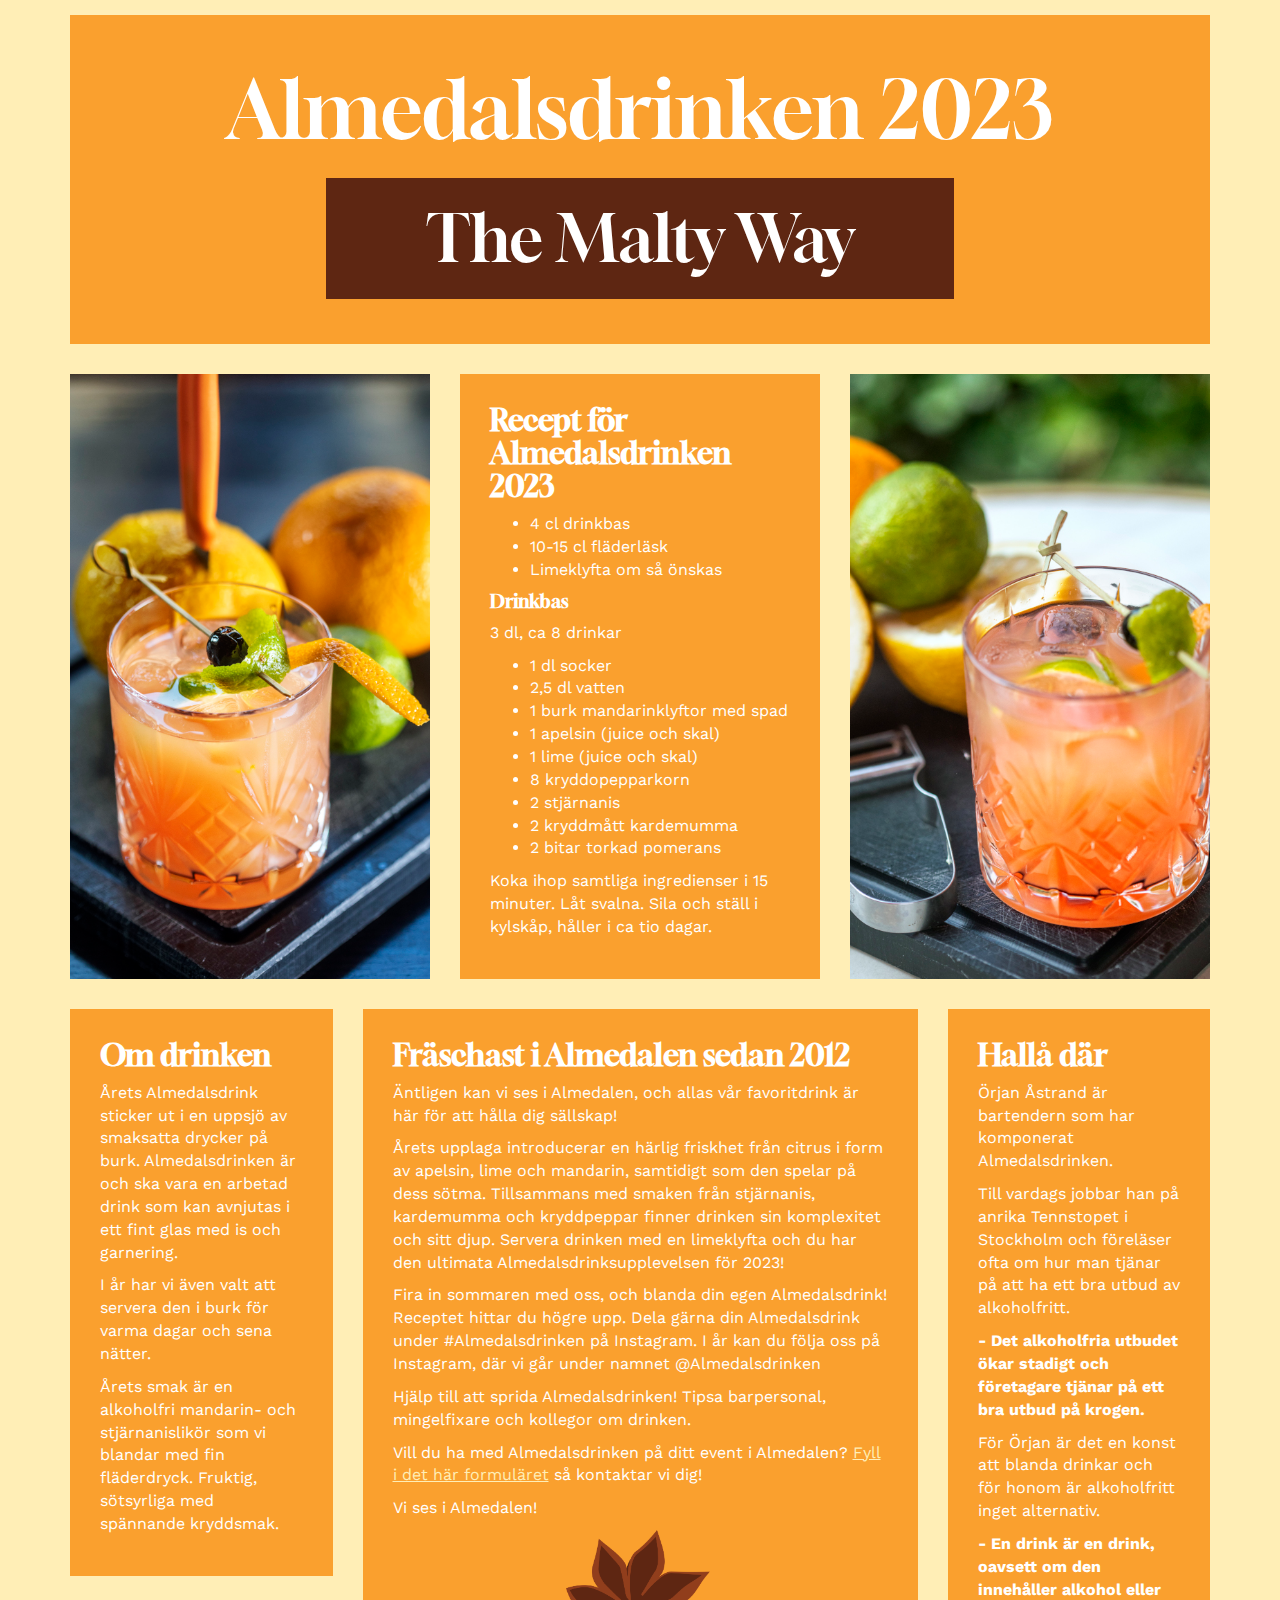
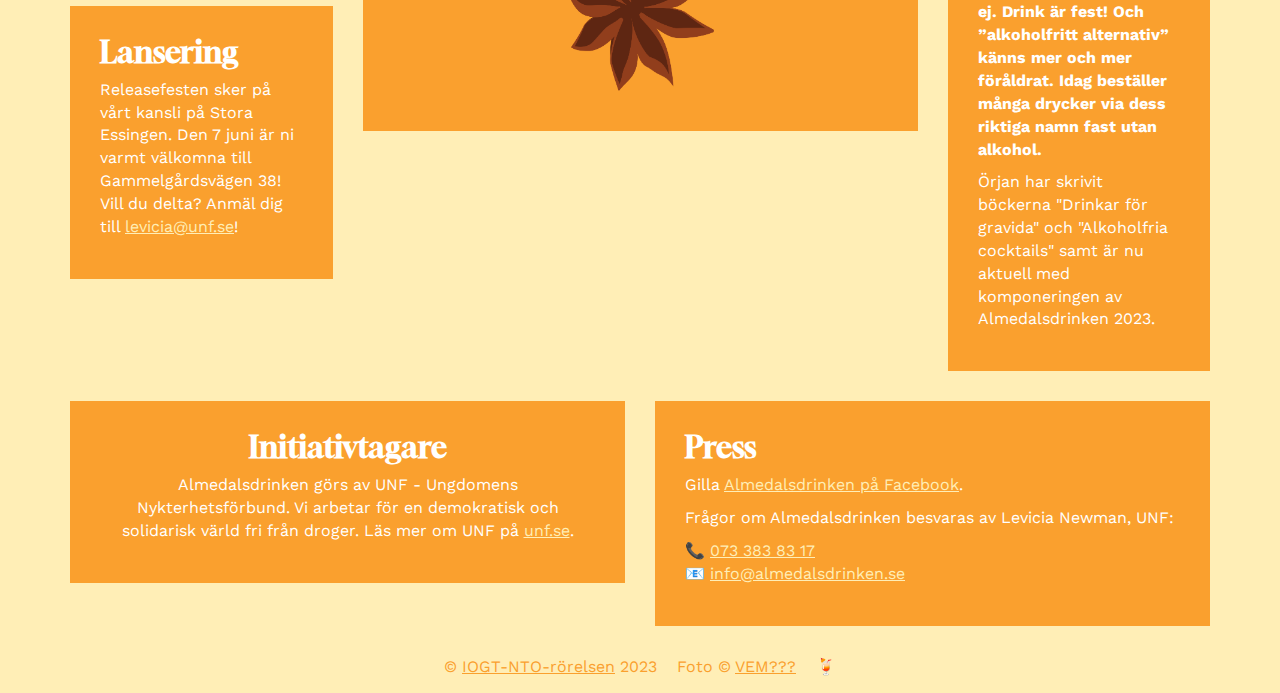
==== index.html @ 387bb91e "mindre justeringar text" ====
﻿<!DOCTYPE html>
<html lang="en">
  <head>
    <meta http-equiv="content-type" content="text/html; charset=UTF-8" />
    <meta charset="utf-8" />
    <meta http-equiv="X-UA-Compatible" content="IE=edge" />
    <meta name="viewport" content="width=device-width, initial-scale=1" />
    <!-- The above 3 meta tags *must* come first in the head; any other head content must come *after* these tags -->
    <title>Almedalsdrinken</title>

    <!-- Bootstrap -->
    <link href="bootstrap.css" rel="stylesheet" />
    <link href="style.css?ver=210620" rel="stylesheet" />
    <link rel="icon" href="favicon.png" type="image/x-icon" />
    <style media="screen"></style>
  </head>

  <body>
    <div class="container">
      <div class="row" id="row-logo">
        <div class="col-md-12">
          <h1>Almedalsdrinken 2023</h1>
          <div id="subtitle">The Malty Way</div>
        </div>
      </div>
      <div id="images">
        <div id="image1"></div>
        <div id="recipe">
          <h2>Recept för Almedalsdrinken 2023</h2>
          <ul>
            <li>4 cl drinkbas</li>
            <li>10-15 cl fläderläsk</li>
            <li>Limeklyfta om så önskas</li>
          </ul>
          <h4>Drinkbas</h4>
          <p>3 dl, ca 8 drinkar</p>
          <ul>
            <li>1 dl socker</li>
            <li>2,5 dl vatten</li>
            <li>1 burk mandarinklyftor med spad</li>
            <li>1 apelsin (juice och skal)</li>
            <li>1 lime (juice och skal)</li>
            <li>8 kryddopepparkorn</li>
            <li>2 stjärnanis</li>
            <li>2 kryddmått kardemumma</li>
            <li>2 bitar torkad pomerans</li>
          </ul>
          <p>
            Koka ihop samtliga ingredienser i 15 minuter. Låt svalna. Sila och
            ställ i kylskåp, håller i ca tio dagar.
          </p>
        </div>
        <div id="image3"></div>
      </div>
      <div class="row">
        <div class="col-md-6 col-md-push-3 flexbox">
          <div class="content">
            <h2>Fräschast i Almedalen sedan 2012</h2>

            <p>
              Äntligen kan vi ses i Almedalen, och allas vår favoritdrink är här
              för att hålla dig sällskap!
            </p>

            <p>
              Årets upplaga introducerar en härlig friskhet från citrus i form
              av apelsin, lime och mandarin, samtidigt som den spelar på dess
              sötma. Tillsammans med smaken från stjärnanis, kardemumma och
              kryddpeppar finner drinken sin komplexitet och sitt djup. Servera
              drinken med en limeklyfta och du har den ultimata
              Almedalsdrinksupplevelsen för 2023!
            </p>

            <p>
              Fira in sommaren med oss, och blanda din egen Almedalsdrink!
              Receptet hittar du högre upp. Dela gärna din Almedalsdrink under
              #Almedalsdrinken på Instagram. I år kan du följa oss på Instagram,
              där vi går under namnet @Almedalsdrinken
            </p>

            <p>
              Hjälp till att sprida Almedalsdrinken! Tipsa barpersonal,
              mingelfixare och kollegor om drinken.
            </p>

            <p>
              Vill du ha med Almedalsdrinken på ditt event i Almedalen?
              <a href="https://www.unf.se/">Fyll i det här formuläret</a> så
              kontaktar vi dig!
            </p>

            <p>Vi ses i Almedalen!</p>
            <p style="text-align: center">
              <img src="anis.png" alt="Stjärnanis" style="max-width: 30%" />
            </p>
          </div>
        </div>

        <div class="col-md-3 col-md-pull-6 flexbox">
          <div id="about">
            <h2>Om drinken</h2>
            <p>
              Årets Almedalsdrink sticker ut i en uppsjö av smaksatta drycker på
              burk. Almedalsdrinken är och ska vara en arbetad drink som kan
              avnjutas i ett fint glas med is och garnering.
            </p>

            <p>
              I år har vi även valt att servera den i burk för varma dagar och
              sena nätter.
            </p>
            <p>
              Årets smak är en alkoholfri mandarin- och stjärnanislikör som vi
              blandar med fin fläderdryck. Fruktig, sötsyrliga med spännande
              kryddsmak.
            </p>
          </div>
          <div id="lansering">
            <h2>Lansering</h2>
            <p>Releasefesten sker på vårt kansli på Stora Essingen. Den 7 juni är ni varmt välkomna till Gammelgårdsvägen 38! Vill du delta? Anmäl dig till <a href="mailto:levicia@unf.se">levicia@unf.se</a>!</a></p>
          </div>
        </div>
        <div class="col-md-3">
          <div id="bartender">
            <h2>Hallå där</h2>
            <p class="quote">
              Örjan&nbsp;Åstrand är bartendern som har komponerat
              Almedalsdrinken.
            </p>
            <p class="quote">
              Till vardags jobbar han på anrika Tennstopet i Stockholm och
              föreläser ofta om hur man tjänar på att ha ett bra utbud av
              alkoholfritt.
            </p>
            <p class="desc">
              - Det alkoholfria utbudet ökar stadigt och företagare tjänar på
              ett bra utbud på krogen.
            </p>
            <p class="quote">
              För Örjan är det en konst att blanda drinkar och för honom är
              alkoholfritt inget alternativ.
            </p>
            <p class="desc">
              - En drink är en drink, oavsett om den innehåller alkohol eller
              ej. Drink är fest! Och ”alkoholfritt alternativ” känns mer och mer
              föråldrat. Idag beställer många drycker via dess riktiga namn fast
              utan alkohol.
            </p>
            <p class="quote">
              Örjan har skrivit böckerna "Drinkar för gravida" och "Alkoholfria
              cocktails" samt är nu aktuell med komponeringen av Almedalsdrinken
              2023.
            </p>
          </div>
        </div>
      </div>
      <div class="row">
        <div class="col-md-6">
          <div id="initiativ">
            <h2>Initiativtagare</h2>
            <p>
              Almedalsdrinken görs av UNF - Ungdomens Nykterhetsförbund. Vi
              arbetar för en demokratisk och solidarisk värld fri från droger.
              Läs mer om UNF på <a href="https://www.unf.se/">unf.se</a>.
            </p>
          </div>
        </div>
        <div class="col-md-6">
          <div id="press">
            <h2>Press</h2>
            <p>
              Gilla
              <a href="http://www.facebook.com/Almedalsdrinken" target="_blank"
                >Almedalsdrinken på Facebook</a
              >.
            </p>
            <p>Frågor om Almedalsdrinken besvaras av Levicia Newman, UNF:</p>
            <p>
              📞&nbsp;<a href="tel:+46733838317">073&nbsp;383&nbsp;83&nbsp;17</a
              ><br />📧&nbsp;<a href="mailto:info@almedalsdrinken.se"
                >info@almedalsdrinken.se</a
              >
            </p>
          </div>
        </div>
      </div>
      <div class="row">
        <div class="col-md-12">
          <div id="footer">
            ©
            <a href="http://www.iogtntororelsen.se/" target="_blank"
              >IOGT-NTO-rörelsen</a
            >
            2023&nbsp;&nbsp;&nbsp;&nbsp;Foto ©
            <a href="http://www.unf.se/">VEM???</a>&nbsp;&nbsp;&nbsp;&nbsp;🍹
          </div>
        </div>
      </div>
    </div>
  </body>
</html>
---- style.css ----
@import url('https://fonts.googleapis.com/css2?family=Gloock&family=Work+Sans&display=swap');

/* --- STYLE --- */

html, body{
	background-color:#ffeeb6;
	/*background-image: url("./bg.jpg");
	background-size: cover;*/
	margin:0;
	font-family: 'Work Sans', sans-serif;
	font-size: 16px;
	color: #fff;
}

a:link,a:visited{
	color:#ffeeb6;
	text-decoration: underline;
}

h1 {
	font-family: 'Gloock', serif;
	text-align: center;
	font-size: 5em;

}
#row-logo div {
	display: flex;
	align-items: center;
	flex-direction: column;
}
#row-logo div #subtitle {
	font-family: 'Gloock', serif;
	text-align: center;
	font-size: 4em;
	background-color: #5e2612;
	padding: 15px 100px;
}
h2, h3, h4 {
	font-weight: bold;
	margin-top: 0;
	color: #fff;
	font-family: 'Gloock', serif;
}

#images {
	display: grid;
	grid-template-columns: repeat(3, 1fr);
	align-items: stretch;
	gap: 30px;
	margin-top: 30px;
	margin-bottom: 15px;
}



#image1 {
	background-image: url("header1.jpg");
	background-size: cover;
	background-position: center;
}

#recipe {
	background-color: #faa02e;
}

#image3 {
	background-image: url("header3.jpg");
	background-size: cover;
	background-position: center;
}


#logo {
	float:left;
	margin: 0;
	padding: 10px;
}
#slogan {
	float:right;
}

#row-logo {
	background-color: #faa02e;
	margin-left:0px;
	margin-right: 0px;
	margin-bottom: 15px;
	margin-top: 15px;
}
#row-logo > div { 
padding: 30px;
}

.content, #recipe, #about, #bartender, #initiativ, #press, #lansering, #drinkteam {
	padding: 30px;
	background-color: #faa02e;
}


.desc{
	font-weight:bold;
}

#initiativ {
	text-align: center;
	margin-bottom: 30px;
}

#footer, #footer a{
	color:#faa02e;
	text-align:center;
}


.flexbox {
	display: flex;
	flex-direction: column;
}
.row > div > div, .row > div > img {
	margin: 15px 0px;
}
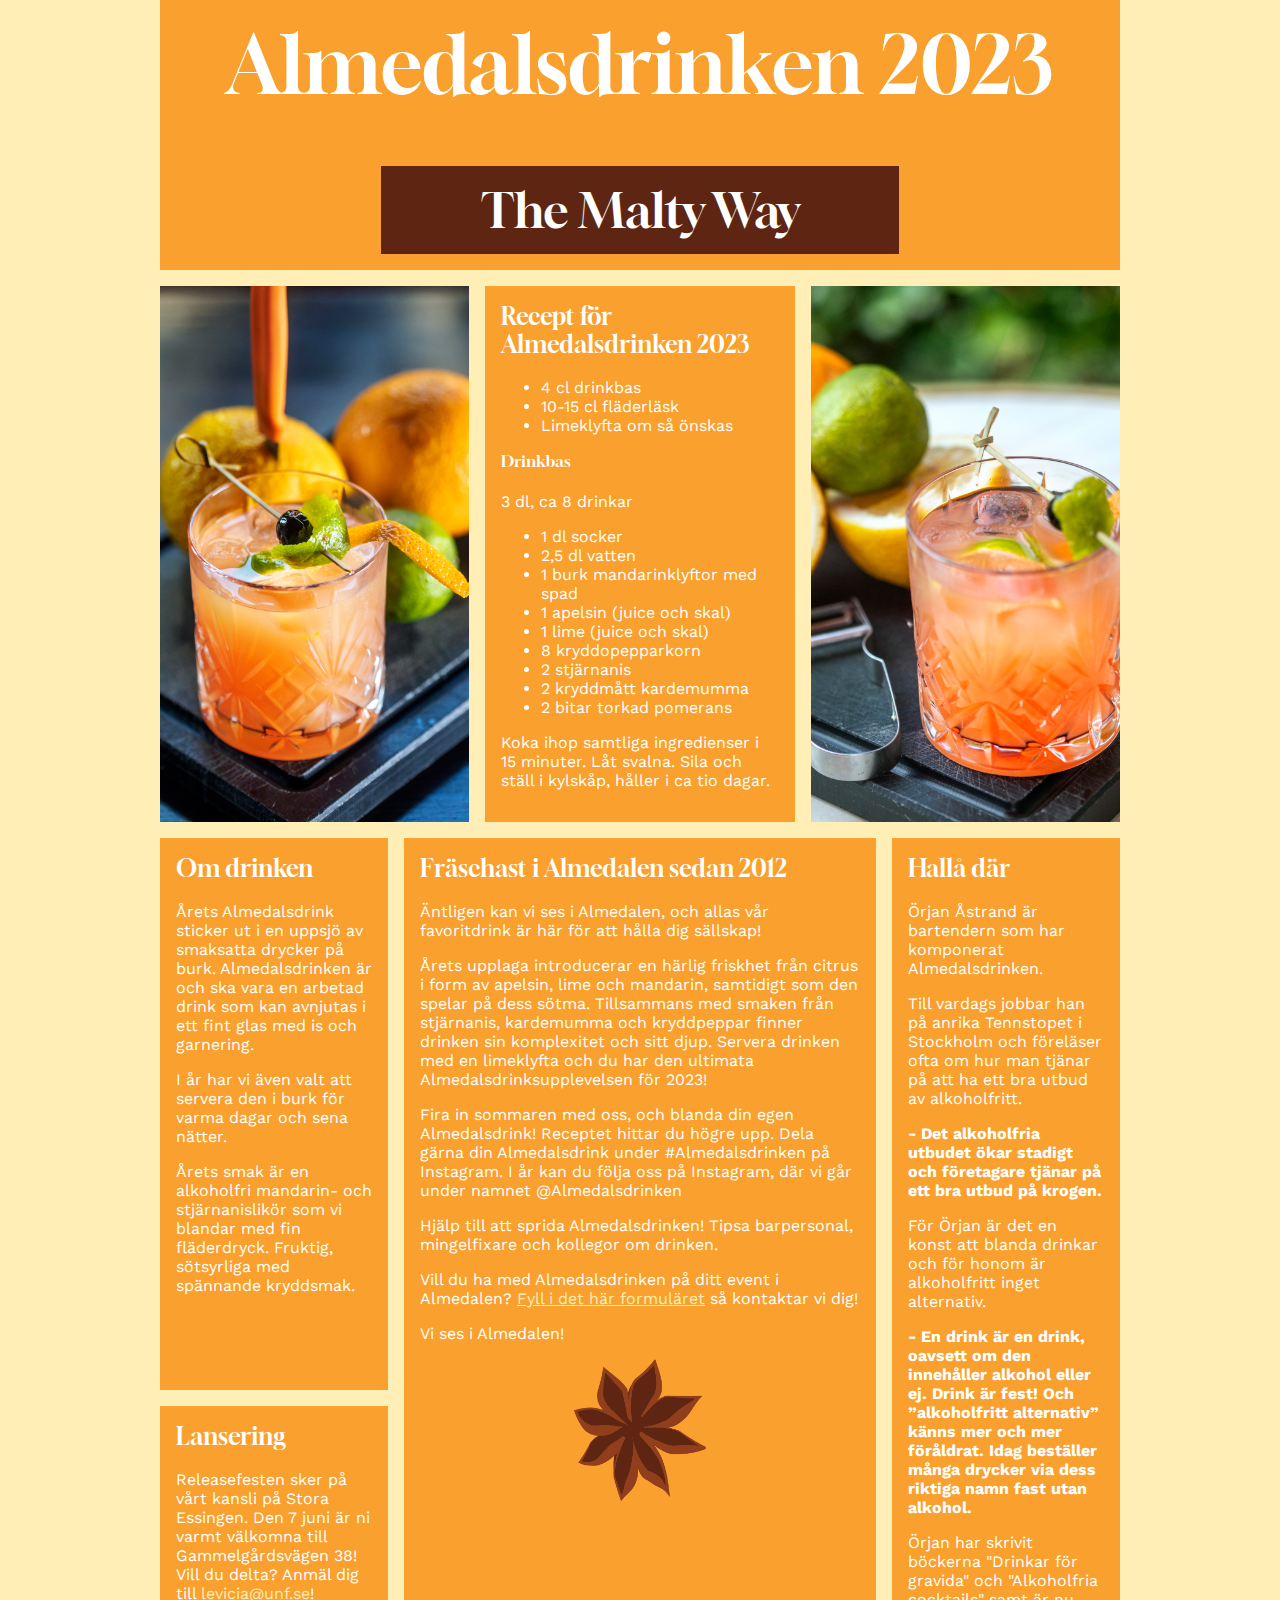
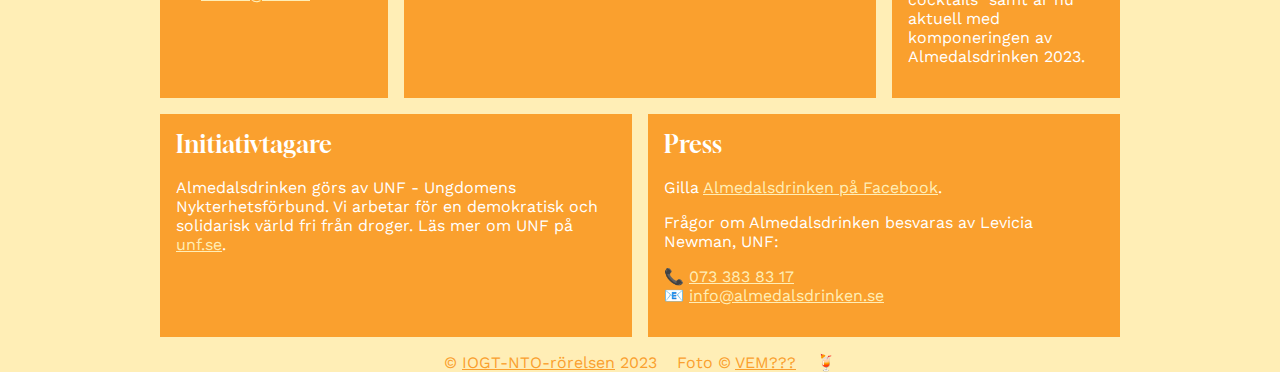
==== commit 9065dc7f: "gridification" ====
--- a/index.html
+++ b/index.html
@@ -5,11 +5,8 @@
     <meta charset="utf-8" />
     <meta http-equiv="X-UA-Compatible" content="IE=edge" />
     <meta name="viewport" content="width=device-width, initial-scale=1" />
-    <!-- The above 3 meta tags *must* come first in the head; any other head content must come *after* these tags -->
     <title>Almedalsdrinken</title>
 
-    <!-- Bootstrap -->
-    <link href="bootstrap.css" rel="stylesheet" />
     <link href="style.css?ver=210620" rel="stylesheet" />
     <link rel="icon" href="favicon.png" type="image/x-icon" />
     <style media="screen"></style>
@@ -17,184 +14,171 @@
 
   <body>
     <div class="container">
-      <div class="row" id="row-logo">
-        <div class="col-md-12">
-          <h1>Almedalsdrinken 2023</h1>
-          <div id="subtitle">The Malty Way</div>
-        </div>
+      <div id="row-logo">
+        <h1>Almedalsdrinken 2023</h1>
+        <div id="subtitle">The Malty Way</div>
       </div>
-      <div id="images">
-        <div id="image1"></div>
-        <div id="recipe">
-          <h2>Recept för Almedalsdrinken 2023</h2>
-          <ul>
-            <li>4 cl drinkbas</li>
-            <li>10-15 cl fläderläsk</li>
-            <li>Limeklyfta om så önskas</li>
-          </ul>
-          <h4>Drinkbas</h4>
-          <p>3 dl, ca 8 drinkar</p>
-          <ul>
-            <li>1 dl socker</li>
-            <li>2,5 dl vatten</li>
-            <li>1 burk mandarinklyftor med spad</li>
-            <li>1 apelsin (juice och skal)</li>
-            <li>1 lime (juice och skal)</li>
-            <li>8 kryddopepparkorn</li>
-            <li>2 stjärnanis</li>
-            <li>2 kryddmått kardemumma</li>
-            <li>2 bitar torkad pomerans</li>
-          </ul>
-          <p>
-            Koka ihop samtliga ingredienser i 15 minuter. Låt svalna. Sila och
-            ställ i kylskåp, håller i ca tio dagar.
-          </p>
-        </div>
-        <div id="image3"></div>
+
+      <div class="images" id="image1"></div>
+      <div class="images" id="recipe">
+        <h2>Recept för Almedalsdrinken 2023</h2>
+        <ul>
+          <li>4 cl drinkbas</li>
+          <li>10-15 cl fläderläsk</li>
+          <li>Limeklyfta om så önskas</li>
+        </ul>
+        <h4>Drinkbas</h4>
+        <p>3 dl, ca 8 drinkar</p>
+        <ul>
+          <li>1 dl socker</li>
+          <li>2,5 dl vatten</li>
+          <li>1 burk mandarinklyftor med spad</li>
+          <li>1 apelsin (juice och skal)</li>
+          <li>1 lime (juice och skal)</li>
+          <li>8 kryddopepparkorn</li>
+          <li>2 stjärnanis</li>
+          <li>2 kryddmått kardemumma</li>
+          <li>2 bitar torkad pomerans</li>
+        </ul>
+        <p>
+          Koka ihop samtliga ingredienser i 15 minuter. Låt svalna. Sila och
+          ställ i kylskåp, håller i ca tio dagar.
+        </p>
       </div>
-      <div class="row">
-        <div class="col-md-6 col-md-push-3 flexbox">
-          <div class="content">
-            <h2>Fräschast i Almedalen sedan 2012</h2>
 
-            <p>
-              Äntligen kan vi ses i Almedalen, och allas vår favoritdrink är här
-              för att hålla dig sällskap!
-            </p>
+      <div class="images" id="image3"></div>
 
-            <p>
-              Årets upplaga introducerar en härlig friskhet från citrus i form
-              av apelsin, lime och mandarin, samtidigt som den spelar på dess
-              sötma. Tillsammans med smaken från stjärnanis, kardemumma och
-              kryddpeppar finner drinken sin komplexitet och sitt djup. Servera
-              drinken med en limeklyfta och du har den ultimata
-              Almedalsdrinksupplevelsen för 2023!
-            </p>
+      <div class="content">
+        <h2>Fräschast i Almedalen sedan 2012</h2>
 
-            <p>
-              Fira in sommaren med oss, och blanda din egen Almedalsdrink!
-              Receptet hittar du högre upp. Dela gärna din Almedalsdrink under
-              #Almedalsdrinken på Instagram. I år kan du följa oss på Instagram,
-              där vi går under namnet @Almedalsdrinken
-            </p>
+        <p>
+          Äntligen kan vi ses i Almedalen, och allas vår favoritdrink är här för
+          att hålla dig sällskap!
+        </p>
 
-            <p>
-              Hjälp till att sprida Almedalsdrinken! Tipsa barpersonal,
-              mingelfixare och kollegor om drinken.
-            </p>
+        <p>
+          Årets upplaga introducerar en härlig friskhet från citrus i form av
+          apelsin, lime och mandarin, samtidigt som den spelar på dess sötma.
+          Tillsammans med smaken från stjärnanis, kardemumma och kryddpeppar
+          finner drinken sin komplexitet och sitt djup. Servera drinken med en
+          limeklyfta och du har den ultimata Almedalsdrinksupplevelsen för 2023!
+        </p>
 
-            <p>
-              Vill du ha med Almedalsdrinken på ditt event i Almedalen?
-              <a href="https://www.unf.se/">Fyll i det här formuläret</a> så
-              kontaktar vi dig!
-            </p>
+        <p>
+          Fira in sommaren med oss, och blanda din egen Almedalsdrink! Receptet
+          hittar du högre upp. Dela gärna din Almedalsdrink under
+          #Almedalsdrinken på Instagram. I år kan du följa oss på Instagram, där
+          vi går under namnet @Almedalsdrinken
+        </p>
 
-            <p>Vi ses i Almedalen!</p>
-            <p style="text-align: center">
-              <img src="anis.png" alt="Stjärnanis" style="max-width: 30%" />
-            </p>
-          </div>
-        </div>
+        <p>
+          Hjälp till att sprida Almedalsdrinken! Tipsa barpersonal, mingelfixare
+          och kollegor om drinken.
+        </p>
 
-        <div class="col-md-3 col-md-pull-6 flexbox">
-          <div id="about">
-            <h2>Om drinken</h2>
-            <p>
-              Årets Almedalsdrink sticker ut i en uppsjö av smaksatta drycker på
-              burk. Almedalsdrinken är och ska vara en arbetad drink som kan
-              avnjutas i ett fint glas med is och garnering.
-            </p>
+        <p>
+          Vill du ha med Almedalsdrinken på ditt event i Almedalen?
+          <a href="https://www.unf.se/">Fyll i det här formuläret</a> så
+          kontaktar vi dig!
+        </p>
 
-            <p>
-              I år har vi även valt att servera den i burk för varma dagar och
-              sena nätter.
-            </p>
-            <p>
-              Årets smak är en alkoholfri mandarin- och stjärnanislikör som vi
-              blandar med fin fläderdryck. Fruktig, sötsyrliga med spännande
-              kryddsmak.
-            </p>
-          </div>
-          <div id="lansering">
-            <h2>Lansering</h2>
-            <p>Releasefesten sker på vårt kansli på Stora Essingen. Den 7 juni är ni varmt välkomna till Gammelgårdsvägen 38! Vill du delta? Anmäl dig till <a href="mailto:levicia@unf.se">levicia@unf.se</a>!</a></p>
-          </div>
-        </div>
-        <div class="col-md-3">
-          <div id="bartender">
-            <h2>Hallå där</h2>
-            <p class="quote">
-              Örjan&nbsp;Åstrand är bartendern som har komponerat
-              Almedalsdrinken.
-            </p>
-            <p class="quote">
-              Till vardags jobbar han på anrika Tennstopet i Stockholm och
-              föreläser ofta om hur man tjänar på att ha ett bra utbud av
-              alkoholfritt.
-            </p>
-            <p class="desc">
-              - Det alkoholfria utbudet ökar stadigt och företagare tjänar på
-              ett bra utbud på krogen.
-            </p>
-            <p class="quote">
-              För Örjan är det en konst att blanda drinkar och för honom är
-              alkoholfritt inget alternativ.
-            </p>
-            <p class="desc">
-              - En drink är en drink, oavsett om den innehåller alkohol eller
-              ej. Drink är fest! Och ”alkoholfritt alternativ” känns mer och mer
-              föråldrat. Idag beställer många drycker via dess riktiga namn fast
-              utan alkohol.
-            </p>
-            <p class="quote">
-              Örjan har skrivit böckerna "Drinkar för gravida" och "Alkoholfria
-              cocktails" samt är nu aktuell med komponeringen av Almedalsdrinken
-              2023.
-            </p>
-          </div>
-        </div>
+        <p>Vi ses i Almedalen!</p>
+        <p style="text-align: center">
+          <img src="anis.png" alt="Stjärnanis" style="max-width: 30%" />
+        </p>
       </div>
-      <div class="row">
-        <div class="col-md-6">
-          <div id="initiativ">
-            <h2>Initiativtagare</h2>
-            <p>
-              Almedalsdrinken görs av UNF - Ungdomens Nykterhetsförbund. Vi
-              arbetar för en demokratisk och solidarisk värld fri från droger.
-              Läs mer om UNF på <a href="https://www.unf.se/">unf.se</a>.
-            </p>
-          </div>
-        </div>
-        <div class="col-md-6">
-          <div id="press">
-            <h2>Press</h2>
-            <p>
-              Gilla
-              <a href="http://www.facebook.com/Almedalsdrinken" target="_blank"
-                >Almedalsdrinken på Facebook</a
-              >.
-            </p>
-            <p>Frågor om Almedalsdrinken besvaras av Levicia Newman, UNF:</p>
-            <p>
-              📞&nbsp;<a href="tel:+46733838317">073&nbsp;383&nbsp;83&nbsp;17</a
-              ><br />📧&nbsp;<a href="mailto:info@almedalsdrinken.se"
-                >info@almedalsdrinken.se</a
-              >
-            </p>
-          </div>
-        </div>
+
+      <div id="about">
+        <h2>Om drinken</h2>
+        <p>
+          Årets Almedalsdrink sticker ut i en uppsjö av smaksatta drycker på
+          burk. Almedalsdrinken är och ska vara en arbetad drink som kan
+          avnjutas i ett fint glas med is och garnering.
+        </p>
+
+        <p>
+          I år har vi även valt att servera den i burk för varma dagar och sena
+          nätter.
+        </p>
+        <p>
+          Årets smak är en alkoholfri mandarin- och stjärnanislikör som vi
+          blandar med fin fläderdryck. Fruktig, sötsyrliga med spännande
+          kryddsmak.
+        </p>
       </div>
-      <div class="row">
-        <div class="col-md-12">
-          <div id="footer">
-            ©
-            <a href="http://www.iogtntororelsen.se/" target="_blank"
-              >IOGT-NTO-rörelsen</a
-            >
-            2023&nbsp;&nbsp;&nbsp;&nbsp;Foto ©
-            <a href="http://www.unf.se/">VEM???</a>&nbsp;&nbsp;&nbsp;&nbsp;🍹
-          </div>
-        </div>
+
+      <div id="lansering">
+        <h2>Lansering</h2>
+        <p>
+          Releasefesten sker på vårt kansli på Stora Essingen. Den 7 juni är ni
+          varmt välkomna till Gammelgårdsvägen 38! Vill du delta? Anmäl dig till
+          <a href="mailto:levicia@unf.se">levicia@unf.se</a>!
+        </p>
+      </div>
+
+      <div id="bartender">
+        <h2>Hallå där</h2>
+        <p class="quote">
+          Örjan&nbsp;Åstrand är bartendern som har komponerat Almedalsdrinken.
+        </p>
+        <p class="quote">
+          Till vardags jobbar han på anrika Tennstopet i Stockholm och föreläser
+          ofta om hur man tjänar på att ha ett bra utbud av alkoholfritt.
+        </p>
+        <p class="desc">
+          - Det alkoholfria utbudet ökar stadigt och företagare tjänar på ett
+          bra utbud på krogen.
+        </p>
+        <p class="quote">
+          För Örjan är det en konst att blanda drinkar och för honom är
+          alkoholfritt inget alternativ.
+        </p>
+        <p class="desc">
+          - En drink är en drink, oavsett om den innehåller alkohol eller ej.
+          Drink är fest! Och ”alkoholfritt alternativ” känns mer och mer
+          föråldrat. Idag beställer många drycker via dess riktiga namn fast
+          utan alkohol.
+        </p>
+        <p class="quote">
+          Örjan har skrivit böckerna "Drinkar för gravida" och "Alkoholfria
+          cocktails" samt är nu aktuell med komponeringen av Almedalsdrinken
+          2023.
+        </p>
+      </div>
+
+      <div id="initiativ">
+        <h2>Initiativtagare</h2>
+        <p>
+          Almedalsdrinken görs av UNF - Ungdomens Nykterhetsförbund. Vi arbetar
+          för en demokratisk och solidarisk värld fri från droger. Läs mer om
+          UNF på <a href="https://www.unf.se/">unf.se</a>.
+        </p>
+      </div>
+
+      <div id="press">
+        <h2>Press</h2>
+        <p>
+          Gilla
+          <a href="http://www.facebook.com/Almedalsdrinken" target="_blank"
+            >Almedalsdrinken på Facebook</a
+          >.
+        </p>
+        <p>Frågor om Almedalsdrinken besvaras av Levicia Newman, UNF:</p>
+        <p>
+          📞&nbsp;<a href="tel:+46733838317">073&nbsp;383&nbsp;83&nbsp;17</a
+          ><br />📧&nbsp;<a href="mailto:info@almedalsdrinken.se"
+            >info@almedalsdrinken.se</a
+          >
+        </p>
+      </div>
+
+      <div id="footer">
+        ©
+        <a href="http://www.iogtntororelsen.se/" target="_blank"
+          >IOGT-NTO-rörelsen</a
+        >
+        2023&nbsp;&nbsp;&nbsp;&nbsp;Foto ©
+        <a href="http://www.unf.se/">VEM???</a>&nbsp;&nbsp;&nbsp;&nbsp;🍹
       </div>
     </div>
   </body>
--- a/style.css
+++ b/style.css
@@ -4,53 +4,41 @@
 
 html, body{
 	background-color:#ffeeb6;
-	/*background-image: url("./bg.jpg");
-	background-size: cover;*/
 	margin:0;
 	font-family: 'Work Sans', sans-serif;
-	font-size: 16px;
 	color: #fff;
 }
+body {
+	display: flex;
+	justify-content: center;
+}
 
-a:link,a:visited{
+a:link, a:visited{
 	color:#ffeeb6;
 	text-decoration: underline;
 }
 
+h1, h2, h3, h4, #subtitle {
+	font-weight: normal;
+	color: #fff;
+	font-family: 'Gloock', serif;
+	margin-top: 0;
+}
 h1 {
-	font-family: 'Gloock', serif;
-	text-align: center;
 	font-size: 5em;
+}
 
-}
-#row-logo div {
+#row-logo {
 	display: flex;
 	align-items: center;
 	flex-direction: column;
 }
-#row-logo div #subtitle {
-	font-family: 'Gloock', serif;
+#row-logo #subtitle {
 	text-align: center;
-	font-size: 4em;
+	font-size: 3em;
 	background-color: #5e2612;
 	padding: 15px 100px;
 }
-h2, h3, h4 {
-	font-weight: bold;
-	margin-top: 0;
-	color: #fff;
-	font-family: 'Gloock', serif;
-}
-
-#images {
-	display: grid;
-	grid-template-columns: repeat(3, 1fr);
-	align-items: stretch;
-	gap: 30px;
-	margin-top: 30px;
-	margin-bottom: 15px;
-}
-
 
 
 #image1 {
@@ -58,40 +46,14 @@
 	background-size: cover;
 	background-position: center;
 }
-
-#recipe {
-	background-color: #faa02e;
-}
-
 #image3 {
 	background-image: url("header3.jpg");
 	background-size: cover;
 	background-position: center;
 }
 
-
-#logo {
-	float:left;
-	margin: 0;
-	padding: 10px;
-}
-#slogan {
-	float:right;
-}
-
-#row-logo {
-	background-color: #faa02e;
-	margin-left:0px;
-	margin-right: 0px;
-	margin-bottom: 15px;
-	margin-top: 15px;
-}
-#row-logo > div { 
-padding: 30px;
-}
-
-.content, #recipe, #about, #bartender, #initiativ, #press, #lansering, #drinkteam {
-	padding: 30px;
+#row-logo, .content, #recipe, #about, #bartender, #initiativ, #press, #lansering, #drinkteam {
+	padding: 1em;
 	background-color: #faa02e;
 }
 
@@ -100,10 +62,6 @@
 	font-weight:bold;
 }
 
-#initiativ {
-	text-align: center;
-	margin-bottom: 30px;
-}
 
 #footer, #footer a{
 	color:#faa02e;
@@ -111,10 +69,56 @@
 }
 
 
-.flexbox {
-	display: flex;
-	flex-direction: column;
+
+
+.container {
+	display: grid;
+	grid-template-columns: repeat(12, 1fr);
+	gap: 1em;
+	max-width: 960px;
 }
-.row > div > div, .row > div > img {
-	margin: 15px 0px;
+
+#row-logo {
+	grid-column: 1 / span 12;
 }
+.images {
+	grid-row: 2 / span 1;
+}
+#image1 {
+	grid-column: 1 / span 4;
+}
+#recipe {
+	grid-column: 5 / span 4;
+}
+#image3 {
+	grid-column: 9 / span 4;
+}
+.content {
+	grid-row: 3 / span 2;
+	grid-column: 4 / span 6;
+}
+#about {
+	grid-row: 3 / span 1;
+	grid-column: 1 / span 3;
+}
+#lansering {
+	grid-row: 4 / span 1;
+	grid-column: 1 / span 3;
+}
+#bartender {
+	grid-row: 3 / span 2;
+	grid-column: 10 / span 3;
+
+}
+#initiativ {
+	grid-row: 5 / span 1;
+	grid-column: 1 / span 6;
+}
+#press {
+	grid-row: 5 / span 1;
+	grid-column: 7 / span 6;
+}
+#footer {
+	grid-row: 6 / span 1;
+	grid-column: 1 / span 12;
+}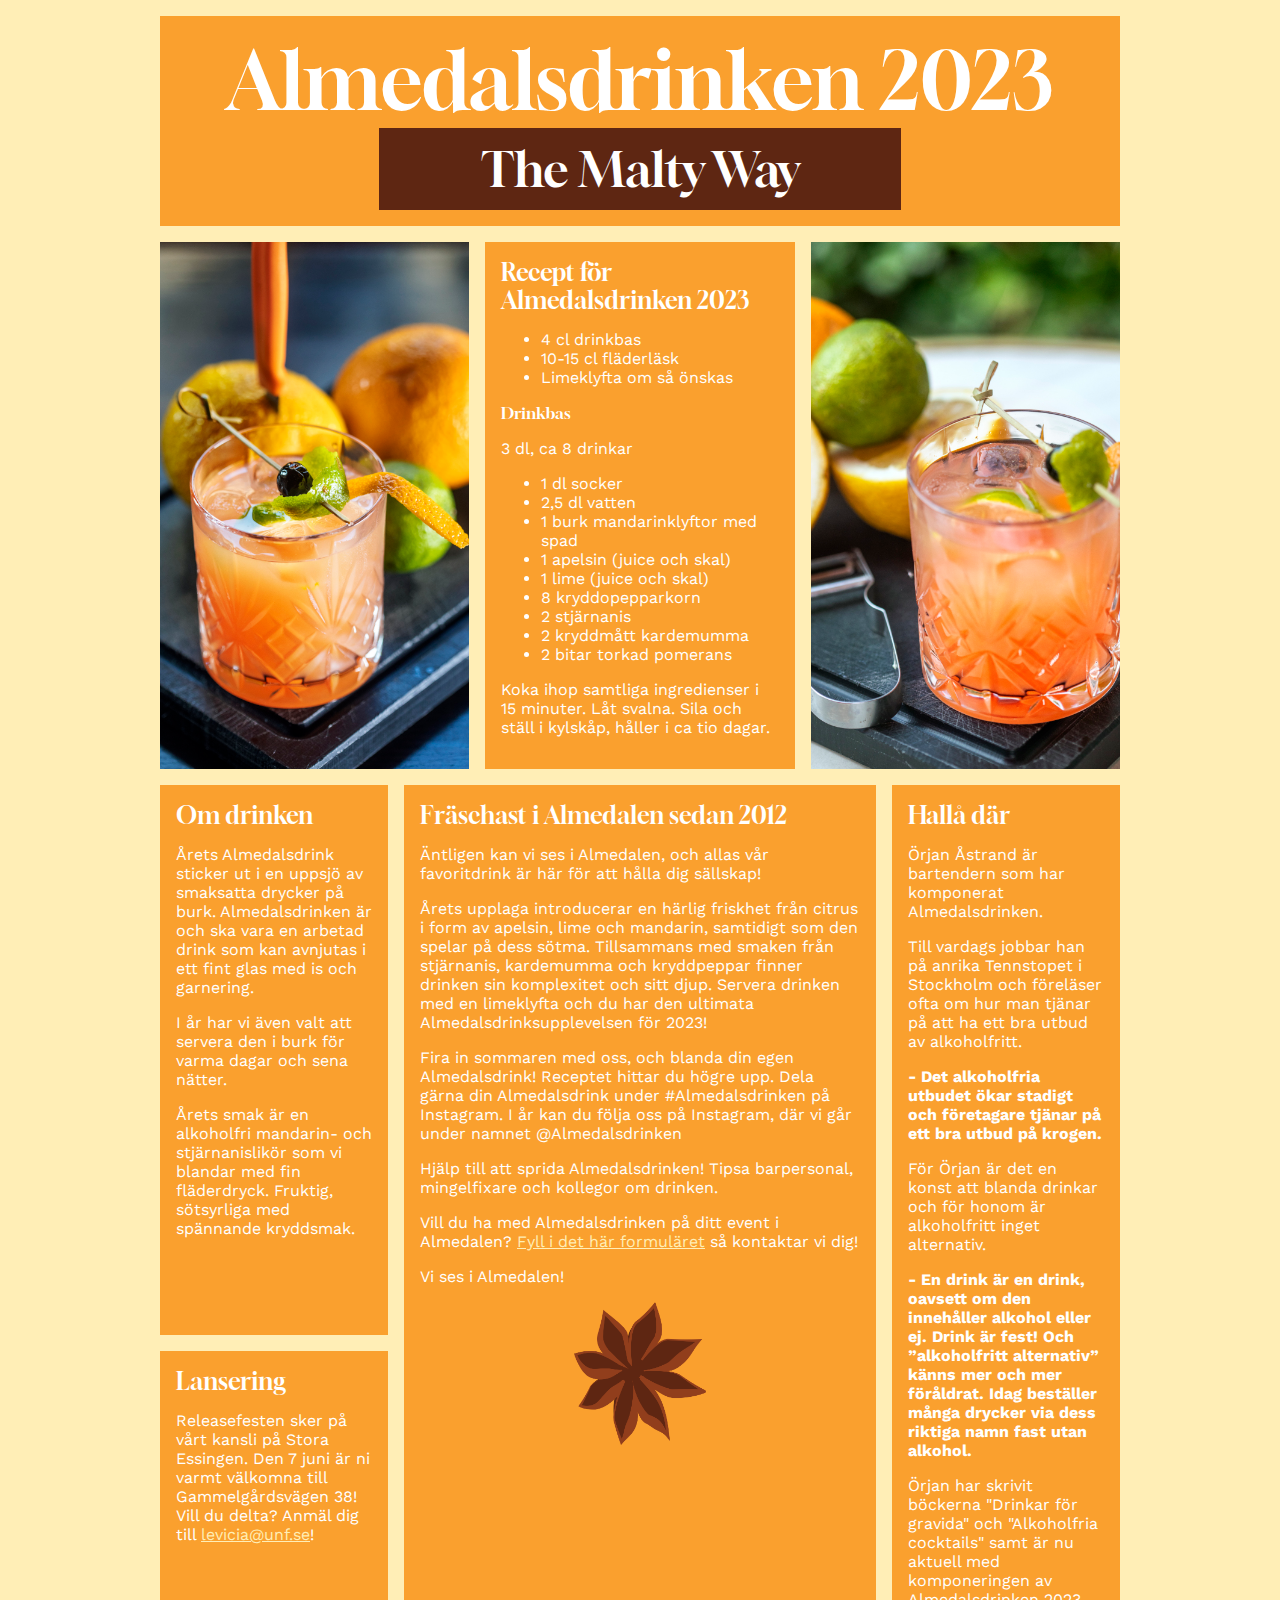
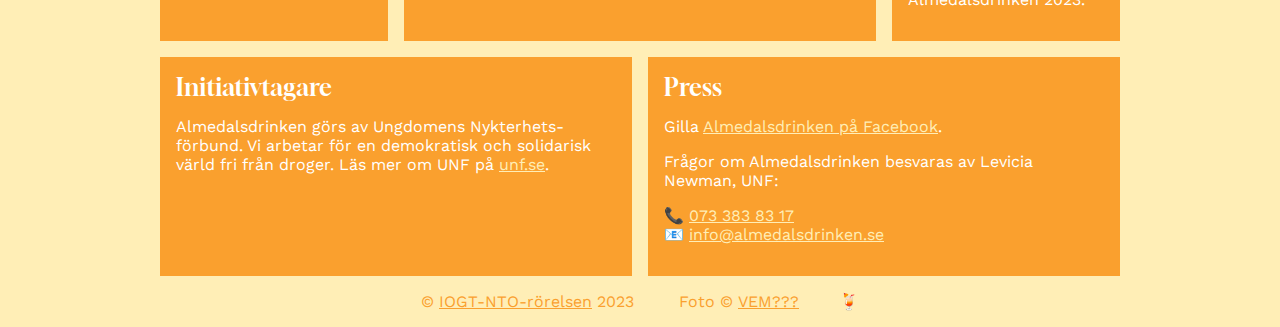
==== commit 74400870: "grid och stil" ====
--- a/index.html
+++ b/index.html
@@ -7,9 +7,8 @@
     <meta name="viewport" content="width=device-width, initial-scale=1" />
     <title>Almedalsdrinken</title>
 
-    <link href="style.css?ver=210620" rel="stylesheet" />
+    <link href="style.css?ver=230510" rel="stylesheet" />
     <link rel="icon" href="favicon.png" type="image/x-icon" />
-    <style media="screen"></style>
   </head>
 
   <body>
@@ -148,8 +147,8 @@
 
       <div id="initiativ">
         <h2>Initiativtagare</h2>
-        <p>
-          Almedalsdrinken görs av UNF - Ungdomens Nykterhetsförbund. Vi arbetar
+        <p style="word-break: break-word; hyphens: auto">
+          Almedalsdrinken görs av Ungdomens Nykterhets&shy;förbund. Vi arbetar
           för en demokratisk och solidarisk värld fri från droger. Läs mer om
           UNF på <a href="https://www.unf.se/">unf.se</a>.
         </p>
@@ -173,12 +172,13 @@
       </div>
 
       <div id="footer">
-        ©
-        <a href="http://www.iogtntororelsen.se/" target="_blank"
+        ©&nbsp;<a href="http://www.iogtntororelsen.se/" target="_blank"
           >IOGT-NTO-rörelsen</a
+        >&nbsp;2023 &nbsp; &nbsp; &nbsp; &nbsp; Foto&nbsp;©&nbsp;<a
+          href="http://www.unf.se/"
+          >VEM???</a
         >
-        2023&nbsp;&nbsp;&nbsp;&nbsp;Foto ©
-        <a href="http://www.unf.se/">VEM???</a>&nbsp;&nbsp;&nbsp;&nbsp;🍹
+        &nbsp; &nbsp; &nbsp; &nbsp;🍹
       </div>
     </div>
   </body>
--- a/style.css
+++ b/style.css
@@ -1,124 +1,161 @@
-@import url('https://fonts.googleapis.com/css2?family=Gloock&family=Work+Sans&display=swap');
+@import url("https://fonts.googleapis.com/css2?family=Gloock&family=Work+Sans&display=swap");
 
 /* --- STYLE --- */
 
-html, body{
-	background-color:#ffeeb6;
-	margin:0;
-	font-family: 'Work Sans', sans-serif;
-	color: #fff;
+html,
+body {
+  background-color: #ffeeb6;
+  margin: 0;
+  font-family: "Work Sans", sans-serif;
+  color: #fff;
 }
 body {
-	display: flex;
-	justify-content: center;
+  display: flex;
+  justify-content: center;
 }
 
-a:link, a:visited{
-	color:#ffeeb6;
-	text-decoration: underline;
+a:link,
+a:visited {
+  color: #ffeeb6;
+  text-decoration: underline;
 }
 
-h1, h2, h3, h4, #subtitle {
-	font-weight: normal;
-	color: #fff;
-	font-family: 'Gloock', serif;
-	margin-top: 0;
+h1,
+h2,
+h3,
+h4,
+#subtitle {
+  font-weight: normal;
+  color: #fff;
+  font-family: "Gloock", serif;
+  margin: 0;
 }
 h1 {
-	font-size: 5em;
+  font-size: min(5em, 7vw);
 }
 
 #row-logo {
-	display: flex;
-	align-items: center;
-	flex-direction: column;
+  display: flex;
+  align-items: center;
+  flex-direction: column;
 }
 #row-logo #subtitle {
-	text-align: center;
-	font-size: 3em;
-	background-color: #5e2612;
-	padding: 15px 100px;
+  text-align: center;
+  font-size: min(3em, 6vw);
+  background-color: #5e2612;
+  padding: 0.25em 8vw;
 }
 
-
 #image1 {
-	background-image: url("header1.jpg");
-	background-size: cover;
-	background-position: center;
+  background-image: url("header1.jpg");
+  background-size: cover;
+  background-position: center;
 }
 #image3 {
-	background-image: url("header3.jpg");
-	background-size: cover;
-	background-position: center;
+  background-image: url("header3.jpg");
+  background-size: cover;
+  background-position: center;
 }
 
-#row-logo, .content, #recipe, #about, #bartender, #initiativ, #press, #lansering, #drinkteam {
-	padding: 1em;
-	background-color: #faa02e;
+.container {
+  margin: 1em;
 }
 
-
-.desc{
-	font-weight:bold;
+#row-logo,
+.content,
+#recipe,
+#about,
+#bartender,
+#initiativ,
+#press,
+#lansering,
+#drinkteam {
+  padding: 1em;
+  background-color: #faa02e;
 }
 
-
-#footer, #footer a{
-	color:#faa02e;
-	text-align:center;
+.desc {
+  font-weight: bold;
 }
 
-
-
-
-.container {
-	display: grid;
-	grid-template-columns: repeat(12, 1fr);
-	gap: 1em;
-	max-width: 960px;
+#footer,
+#footer a {
+  color: #faa02e;
+  text-align: center;
 }
 
-#row-logo {
-	grid-column: 1 / span 12;
+@media (min-width: 860px) {
+  .container {
+    display: grid;
+    grid-template-columns: repeat(12, 1fr);
+    gap: 1em;
+    max-width: 960px;
+  }
+  #row-logo {
+    grid-column: 1 / span 12;
+  }
+  .images {
+    grid-row: 2 / span 1;
+  }
+  #image1 {
+    grid-column: 1 / span 4;
+  }
+  #recipe {
+    grid-column: 5 / span 4;
+  }
+  #image3 {
+    grid-column: 9 / span 4;
+  }
+  .content {
+    grid-row: 3 / span 2;
+    grid-column: 4 / span 6;
+  }
+  #about {
+    grid-row: 3 / span 1;
+    grid-column: 1 / span 3;
+  }
+  #lansering {
+    grid-row: 4 / span 1;
+    grid-column: 1 / span 3;
+  }
+  #bartender {
+    grid-row: 3 / span 2;
+    grid-column: 10 / span 3;
+  }
+  #initiativ {
+    grid-row: 5 / span 1;
+    grid-column: 1 / span 6;
+  }
+  #press {
+    grid-row: 5 / span 1;
+    grid-column: 7 / span 6;
+  }
+  #footer {
+    grid-row: 6 / span 1;
+    grid-column: 1 / span 12;
+  }
 }
-.images {
-	grid-row: 2 / span 1;
+
+@media (max-width: 860px) {
+  .container {
+    max-width: 100%;
+  }
+  #row-logo,
+  .images,
+  .content,
+  #about,
+  #lansering,
+  #bartender,
+  #initiativ,
+  #press {
+    margin-bottom: 1em;
+  }
+  #image1 {
+    width: 100%;
+    aspect-ratio: 2 / 1;
+  }
+  #image3 {
+    width: 100%;
+    aspect-ratio: 2 / 1;
+  }
 }
-#image1 {
-	grid-column: 1 / span 4;
-}
-#recipe {
-	grid-column: 5 / span 4;
-}
-#image3 {
-	grid-column: 9 / span 4;
-}
-.content {
-	grid-row: 3 / span 2;
-	grid-column: 4 / span 6;
-}
-#about {
-	grid-row: 3 / span 1;
-	grid-column: 1 / span 3;
-}
-#lansering {
-	grid-row: 4 / span 1;
-	grid-column: 1 / span 3;
-}
-#bartender {
-	grid-row: 3 / span 2;
-	grid-column: 10 / span 3;
-
-}
-#initiativ {
-	grid-row: 5 / span 1;
-	grid-column: 1 / span 6;
-}
-#press {
-	grid-row: 5 / span 1;
-	grid-column: 7 / span 6;
-}
-#footer {
-	grid-row: 6 / span 1;
-	grid-column: 1 / span 12;
-}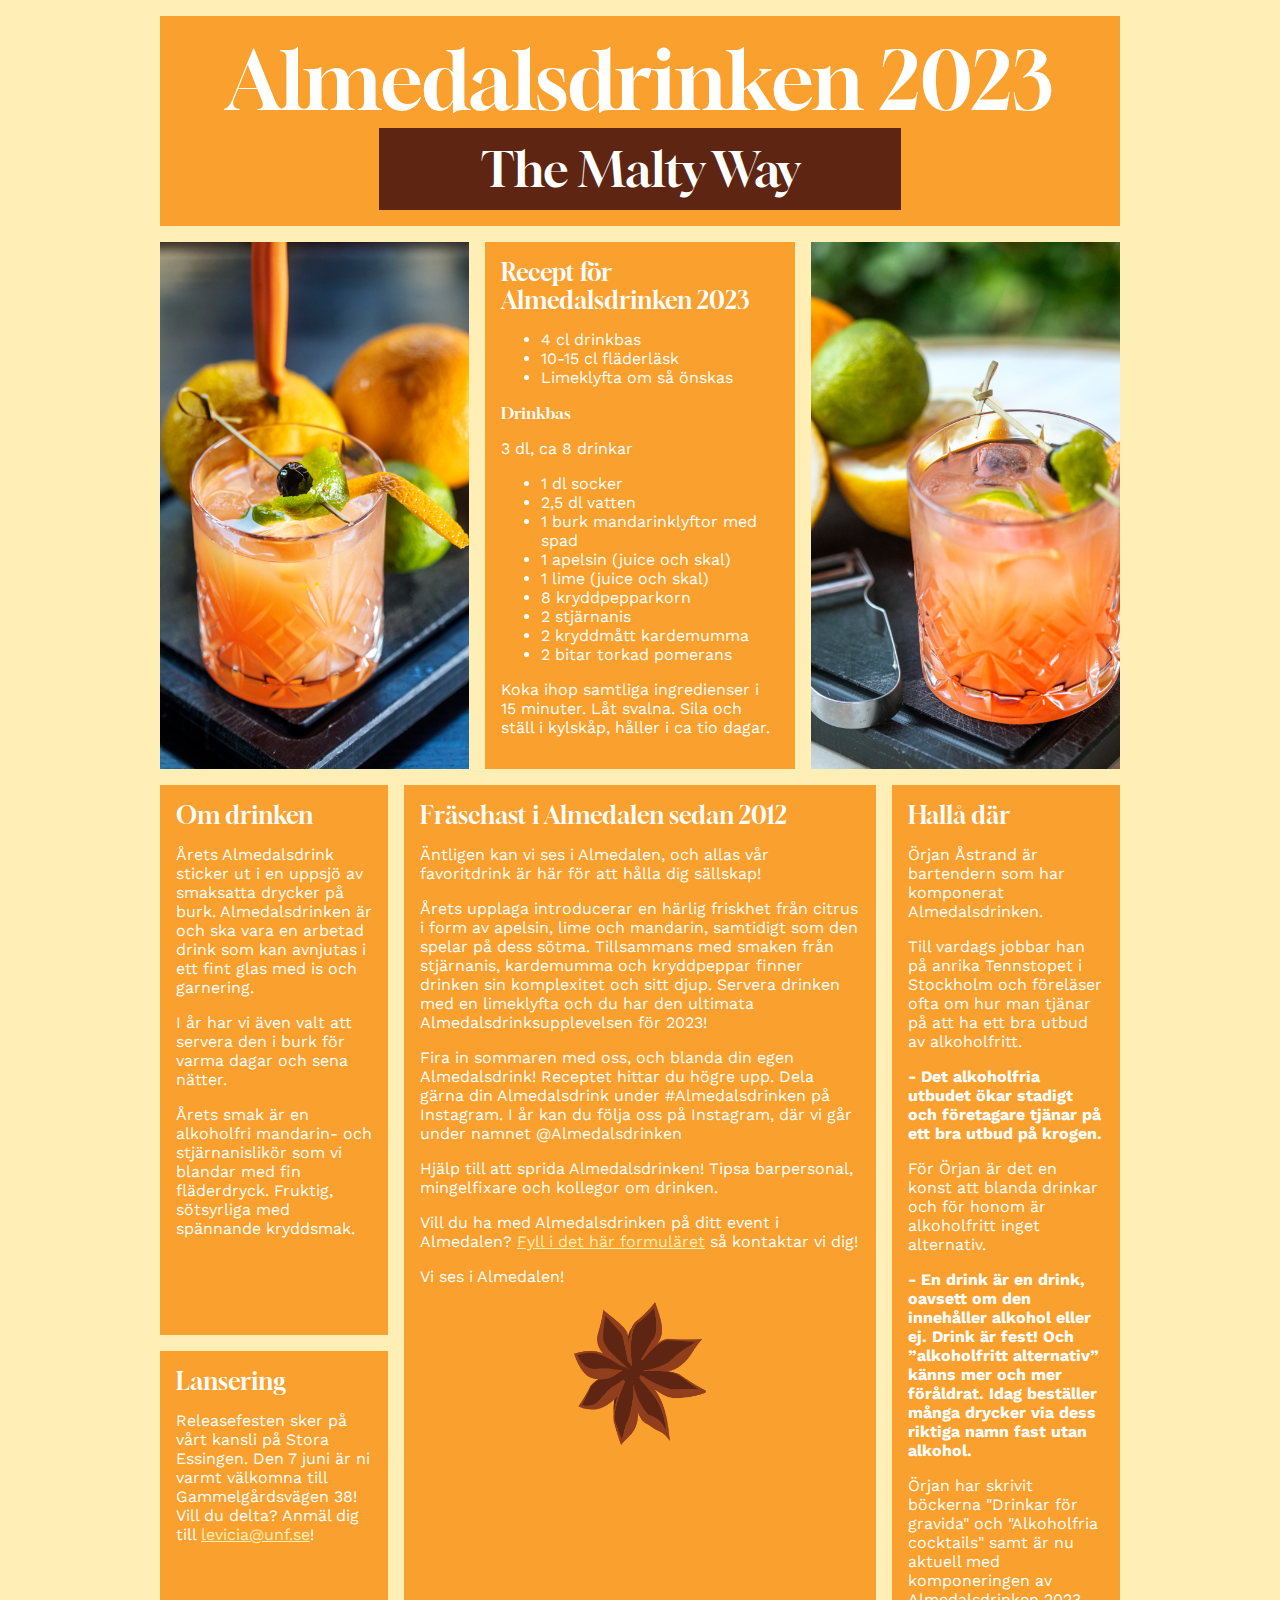
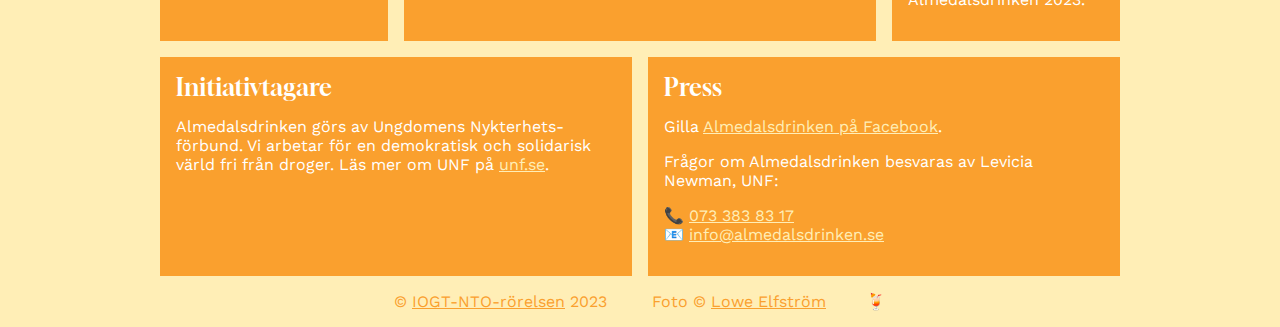
==== commit d6fee1a3: "korr" ====
--- a/index.html
+++ b/index.html
@@ -34,7 +34,7 @@
           <li>1 burk mandarinklyftor med spad</li>
           <li>1 apelsin (juice och skal)</li>
           <li>1 lime (juice och skal)</li>
-          <li>8 kryddopepparkorn</li>
+          <li>8 kryddpepparkorn</li>
           <li>2 stjärnanis</li>
           <li>2 kryddmått kardemumma</li>
           <li>2 bitar torkad pomerans</li>
@@ -176,7 +176,7 @@
           >IOGT-NTO-rörelsen</a
         >&nbsp;2023 &nbsp; &nbsp; &nbsp; &nbsp; Foto&nbsp;©&nbsp;<a
           href="http://www.unf.se/"
-          >VEM???</a
+          >Lowe Elfström</a
         >
         &nbsp; &nbsp; &nbsp; &nbsp;🍹
       </div>
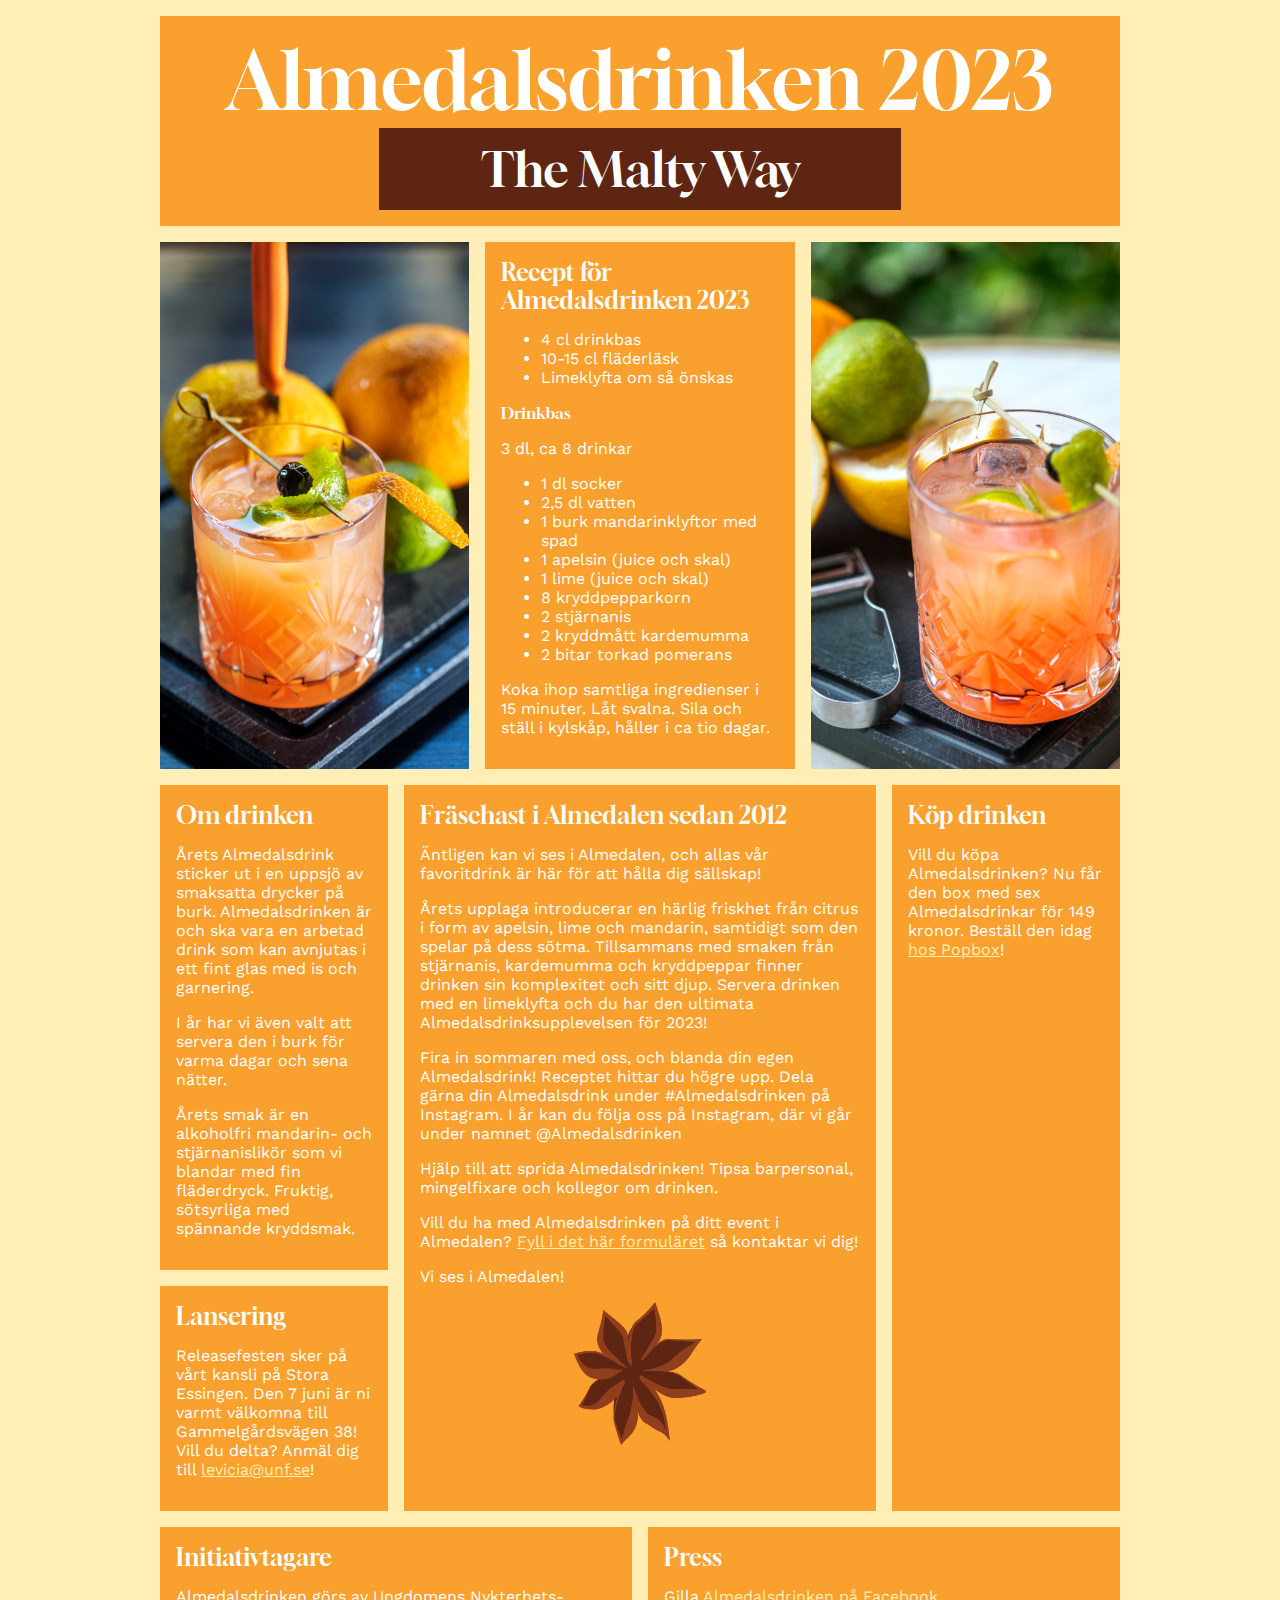
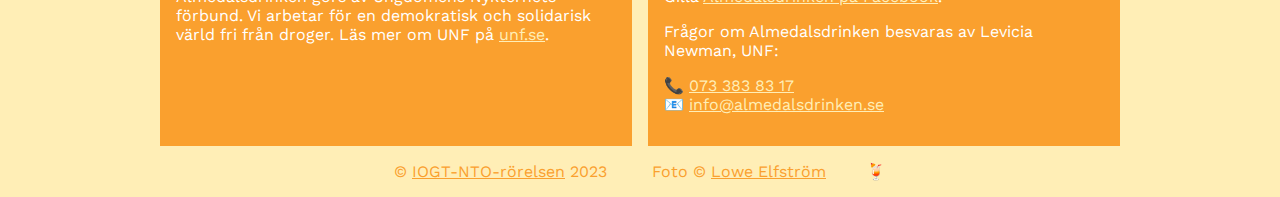
==== commit 491011b6: "köp drinken" ====
--- a/index.html
+++ b/index.html
@@ -77,8 +77,10 @@
 
         <p>
           Vill du ha med Almedalsdrinken på ditt event i Almedalen?
-          <a href="https://www.unf.se/">Fyll i det här formuläret</a> så
-          kontaktar vi dig!
+          <a href=" https://ebas.unf.se/registrations/add/449"
+            >Fyll i det här formuläret</a
+          >
+          så kontaktar vi dig!
         </p>
 
         <p>Vi ses i Almedalen!</p>
@@ -116,32 +118,13 @@
       </div>
 
       <div id="bartender">
-        <h2>Hallå där</h2>
+        <h2>Köp drinken</h2>
         <p class="quote">
-          Örjan&nbsp;Åstrand är bartendern som har komponerat Almedalsdrinken.
-        </p>
-        <p class="quote">
-          Till vardags jobbar han på anrika Tennstopet i Stockholm och föreläser
-          ofta om hur man tjänar på att ha ett bra utbud av alkoholfritt.
-        </p>
-        <p class="desc">
-          - Det alkoholfria utbudet ökar stadigt och företagare tjänar på ett
-          bra utbud på krogen.
-        </p>
-        <p class="quote">
-          För Örjan är det en konst att blanda drinkar och för honom är
-          alkoholfritt inget alternativ.
-        </p>
-        <p class="desc">
-          - En drink är en drink, oavsett om den innehåller alkohol eller ej.
-          Drink är fest! Och ”alkoholfritt alternativ” känns mer och mer
-          föråldrat. Idag beställer många drycker via dess riktiga namn fast
-          utan alkohol.
-        </p>
-        <p class="quote">
-          Örjan har skrivit böckerna "Drinkar för gravida" och "Alkoholfria
-          cocktails" samt är nu aktuell med komponeringen av Almedalsdrinken
-          2023.
+          Vill du köpa Almedalsdrinken? Nu får den box med sex Almedalsdrinkar
+          för 149 kronor. Beställ den idag
+          <a href="https://www.popbox.nu/produkt/forbestall-almedalsdrinkboxen/"
+            >hos Popbox</a
+          >!
         </p>
       </div>
 
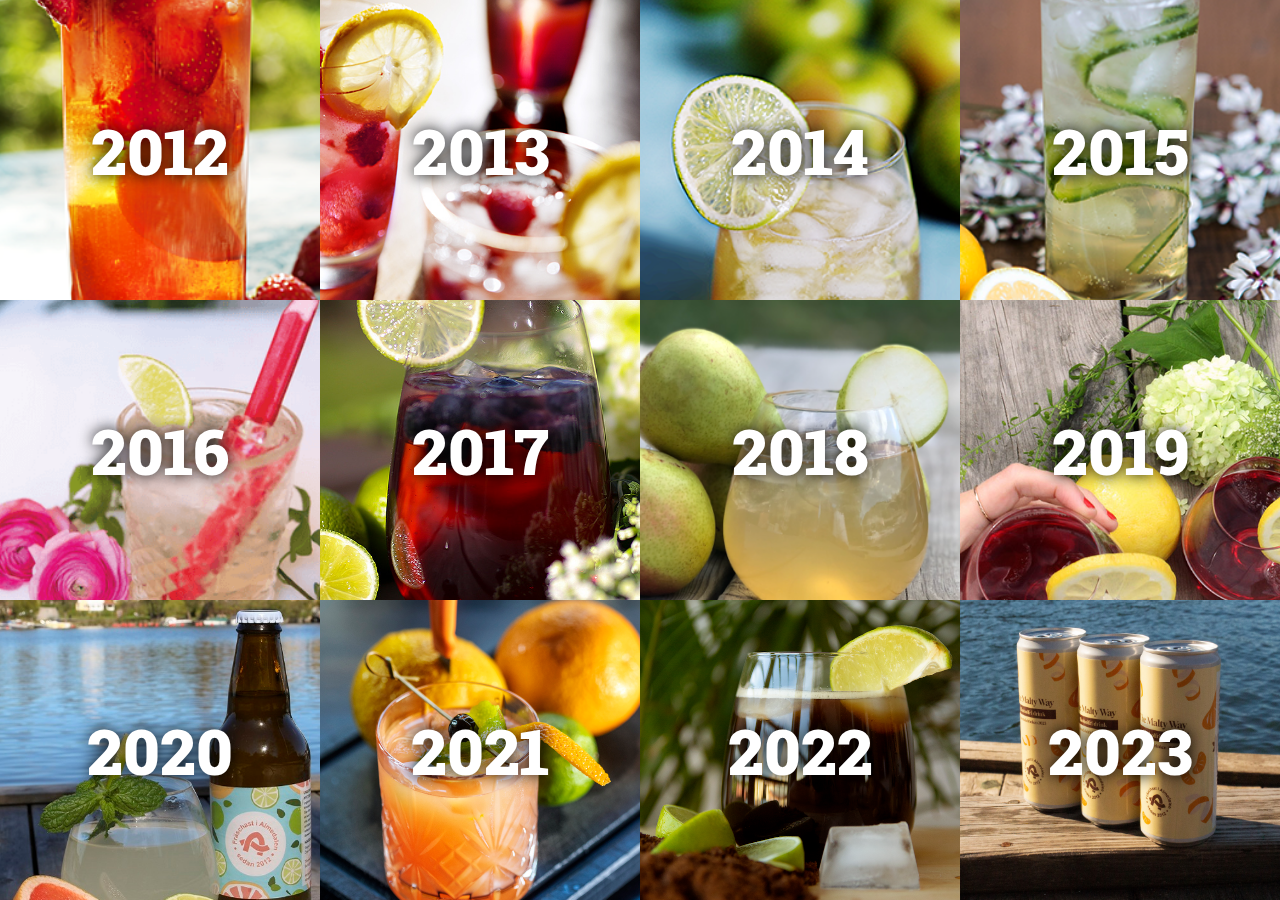
==== commit b9b0c871: "ny framsida" ====
--- a/index.html
+++ b/index.html
@@ -7,162 +7,77 @@
     <meta name="viewport" content="width=device-width, initial-scale=1" />
     <title>Almedalsdrinken</title>
 
-    <link href="style.css?ver=230510" rel="stylesheet" />
+    <link href="style.css?ver=1" rel="stylesheet" />
     <link rel="icon" href="favicon.png" type="image/x-icon" />
+
+    <link rel="preconnect" href="https://fonts.googleapis.com" />
+    <link rel="preconnect" href="https://fonts.gstatic.com" crossorigin />
+    <link
+      href="https://fonts.googleapis.com/css2?family=Roboto+Slab:wght@100..900&display=swap"
+      rel="stylesheet"
+    />
   </head>
 
   <body>
-    <div class="container">
-      <div id="row-logo">
-        <h1>Almedalsdrinken 2023</h1>
-        <div id="subtitle">The Malty Way</div>
-      </div>
-
-      <div class="images" id="image1"></div>
-      <div class="images" id="recipe">
-        <h2>Recept för Almedalsdrinken 2023</h2>
-        <ul>
-          <li>4 cl drinkbas</li>
-          <li>10-15 cl fläderläsk</li>
-          <li>Limeklyfta om så önskas</li>
-        </ul>
-        <h4>Drinkbas</h4>
-        <p>3 dl, ca 8 drinkar</p>
-        <ul>
-          <li>1 dl socker</li>
-          <li>2,5 dl vatten</li>
-          <li>1 burk mandarinklyftor med spad</li>
-          <li>1 apelsin (juice och skal)</li>
-          <li>1 lime (juice och skal)</li>
-          <li>8 kryddpepparkorn</li>
-          <li>2 stjärnanis</li>
-          <li>2 kryddmått kardemumma</li>
-          <li>2 bitar torkad pomerans</li>
-        </ul>
-        <p>
-          Koka ihop samtliga ingredienser i 15 minuter. Låt svalna. Sila och
-          ställ i kylskåp, håller i ca tio dagar.
-        </p>
-      </div>
-
-      <div class="images" id="image3"></div>
-
-      <div class="content">
-        <h2>Fräschast i Almedalen sedan 2012</h2>
-
-        <p>
-          Äntligen kan vi ses i Almedalen, och allas vår favoritdrink är här för
-          att hålla dig sällskap!
-        </p>
-
-        <p>
-          Årets upplaga introducerar en härlig friskhet från citrus i form av
-          apelsin, lime och mandarin, samtidigt som den spelar på dess sötma.
-          Tillsammans med smaken från stjärnanis, kardemumma och kryddpeppar
-          finner drinken sin komplexitet och sitt djup. Servera drinken med en
-          limeklyfta och du har den ultimata Almedalsdrinksupplevelsen för 2023!
-        </p>
-
-        <p>
-          Fira in sommaren med oss, och blanda din egen Almedalsdrink! Receptet
-          hittar du högre upp. Dela gärna din Almedalsdrink under
-          #Almedalsdrinken på Instagram. I år kan du följa oss på Instagram, där
-          vi går under namnet @Almedalsdrinken
-        </p>
-
-        <p>
-          Hjälp till att sprida Almedalsdrinken! Tipsa barpersonal, mingelfixare
-          och kollegor om drinken.
-        </p>
-
-        <p>
-          Vill du ha med Almedalsdrinken på ditt event i Almedalen?
-          <a href=" https://ebas.unf.se/registrations/add/449"
-            >Fyll i det här formuläret</a
-          >
-          så kontaktar vi dig!
-        </p>
-
-        <p>Vi ses i Almedalen!</p>
-        <p style="text-align: center">
-          <img src="anis.png" alt="Stjärnanis" style="max-width: 30%" />
-        </p>
-      </div>
-
-      <div id="about">
-        <h2>Om drinken</h2>
-        <p>
-          Årets Almedalsdrink sticker ut i en uppsjö av smaksatta drycker på
-          burk. Almedalsdrinken är och ska vara en arbetad drink som kan
-          avnjutas i ett fint glas med is och garnering.
-        </p>
-
-        <p>
-          I år har vi även valt att servera den i burk för varma dagar och sena
-          nätter.
-        </p>
-        <p>
-          Årets smak är en alkoholfri mandarin- och stjärnanislikör som vi
-          blandar med fin fläderdryck. Fruktig, sötsyrliga med spännande
-          kryddsmak.
-        </p>
-      </div>
-
-      <div id="lansering">
-        <h2>Lansering</h2>
-        <p>
-          Releasefesten sker på vårt kansli på Stora Essingen. Den 7 juni är ni
-          varmt välkomna till Gammelgårdsvägen 38! Vill du delta? Anmäl dig till
-          <a href="mailto:levicia@unf.se">levicia@unf.se</a>!
-        </p>
-      </div>
-
-      <div id="bartender">
-        <h2>Köp drinken</h2>
-        <p class="quote">
-          Vill du köpa Almedalsdrinken? Nu får den box med sex Almedalsdrinkar
-          för 149 kronor. Beställ den idag
-          <a href="https://www.popbox.nu/produkt/forbestall-almedalsdrinkboxen/"
-            >hos Popbox</a
-          >!
-        </p>
-      </div>
-
-      <div id="initiativ">
-        <h2>Initiativtagare</h2>
-        <p style="word-break: break-word; hyphens: auto">
-          Almedalsdrinken görs av Ungdomens Nykterhets&shy;förbund. Vi arbetar
-          för en demokratisk och solidarisk värld fri från droger. Läs mer om
-          UNF på <a href="https://www.unf.se/">unf.se</a>.
-        </p>
-      </div>
-
-      <div id="press">
-        <h2>Press</h2>
-        <p>
-          Gilla
-          <a href="http://www.facebook.com/Almedalsdrinken" target="_blank"
-            >Almedalsdrinken på Facebook</a
-          >.
-        </p>
-        <p>Frågor om Almedalsdrinken besvaras av Levicia Newman, UNF:</p>
-        <p>
-          📞&nbsp;<a href="tel:+46733838317">073&nbsp;383&nbsp;83&nbsp;17</a
-          ><br />📧&nbsp;<a href="mailto:info@almedalsdrinken.se"
-            >info@almedalsdrinken.se</a
-          >
-        </p>
-      </div>
-
-      <div id="footer">
-        ©&nbsp;<a href="http://www.iogtntororelsen.se/" target="_blank"
-          >IOGT-NTO-rörelsen</a
-        >&nbsp;2023 &nbsp; &nbsp; &nbsp; &nbsp; Foto&nbsp;©&nbsp;<a
-          href="http://www.unf.se/"
-          >Lowe Elfström</a
-        >
-        &nbsp; &nbsp; &nbsp; &nbsp;🍹
-      </div>
+    <div
+      class="zoom-in image"
+      style="background-image: url(2012/IMG/glas_01.png)"
+    >
+      <a class="roboto-slab" href="2012/">2012</a>
+    </div>
+    <div
+      class="zoom-in image"
+      style="background-image: url(2013/img/drinken.jpg)"
+    >
+      <a href="2013/">2013</a>
+    </div>
+    <div
+      class="zoom-in image"
+      style="background-image: url(2014/img/header1.png)"
+    >
+      <a href="2014/">2014</a>
+    </div>
+    <div
+      class="zoom-in image"
+      style="background-image: url(2015/img/header1.png)"
+    >
+      <a href="2015/">2015</a>
+    </div>
+    <div
+      class="zoom-in image"
+      style="background-image: url(2016/img/header1.png)"
+    >
+      <a href="2016/">2016</a>
+    </div>
+    <div
+      class="zoom-in image"
+      style="background-image: url(2017/img/header1.jpg)"
+    >
+      <a href="2017/">2017</a>
+    </div>
+    <div
+      class="zoom-in image"
+      style="background-image: url(2018/img/header3crop.png)"
+    >
+      <a href="2018/">2018</a>
+    </div>
+    <div
+      class="zoom-in image"
+      style="background-image: url(2019/img/header1.jpg)"
+    >
+      <a href="2019/">2019</a>
+    </div>
+    <div class="zoom-in image" style="background-image: url(2020/header2.jpg)">
+      <a href="2020/">2020</a>
+    </div>
+    <div class="zoom-in image" style="background-image: url(2021/header1.jpg)">
+      <a href="2021/">2021</a>
+    </div>
+    <div class="zoom-in image" style="background-image: url(2022/header1.png)">
+      <a href="2022/">2022</a>
+    </div>
+    <div class="zoom-in image" style="background-image: url(2023/header3.jpg)">
+      <a href="2023/">2023</a>
     </div>
   </body>
 </html>
--- a/style.css
+++ b/style.css
@@ -1,161 +1,146 @@
-@import url("https://fonts.googleapis.com/css2?family=Gloock&family=Work+Sans&display=swap");
-
-/* --- STYLE --- */
-
-html,
+/*
+  1. Use a more-intuitive box-sizing model.
+*/
+*,
+*::before,
+*::after {
+  box-sizing: border-box;
+}
+/*
+  2. Remove default margin
+*/
+* {
+  margin: 0;
+}
+/*
+  Typographic tweaks!
+  3. Add accessible line-height
+  4. Improve text rendering
+*/
 body {
-  background-color: #ffeeb6;
-  margin: 0;
-  font-family: "Work Sans", sans-serif;
-  color: #fff;
+  line-height: 1.5;
+  -webkit-font-smoothing: antialiased;
 }
-body {
-  display: flex;
-  justify-content: center;
+/*
+  5. Improve media defaults
+*/
+img,
+picture,
+video,
+canvas,
+svg {
+  display: block;
+  max-width: 100%;
 }
-
-a:link,
-a:visited {
-  color: #ffeeb6;
-  text-decoration: underline;
+/*
+  6. Remove built-in form typography styles
+*/
+input,
+button,
+textarea,
+select {
+  font: inherit;
 }
-
+/*
+  7. Avoid text overflows
+*/
+p,
 h1,
 h2,
 h3,
 h4,
-#subtitle {
-  font-weight: normal;
-  color: #fff;
-  font-family: "Gloock", serif;
-  margin: 0;
+h5,
+h6 {
+  overflow-wrap: break-word;
 }
-h1 {
-  font-size: min(5em, 7vw);
+/*
+  8. Create a root stacking context
+*/
+#root,
+#__next {
+  isolation: isolate;
 }
 
-#row-logo {
-  display: flex;
-  align-items: center;
-  flex-direction: column;
-}
-#row-logo #subtitle {
-  text-align: center;
-  font-size: min(3em, 6vw);
-  background-color: #5e2612;
-  padding: 0.25em 8vw;
-}
-
-#image1 {
-  background-image: url("header1.jpg");
-  background-size: cover;
-  background-position: center;
-}
-#image3 {
-  background-image: url("header3.jpg");
-  background-size: cover;
-  background-position: center;
-}
-
-.container {
-  margin: 1em;
-}
-
-#row-logo,
-.content,
-#recipe,
-#about,
-#bartender,
-#initiativ,
-#press,
-#lansering,
-#drinkteam {
-  padding: 1em;
-  background-color: #faa02e;
-}
-
-.desc {
-  font-weight: bold;
-}
-
-#footer,
-#footer a {
-  color: #faa02e;
-  text-align: center;
-}
-
-@media (min-width: 860px) {
-  .container {
-    display: grid;
-    grid-template-columns: repeat(12, 1fr);
-    gap: 1em;
-    max-width: 960px;
-  }
-  #row-logo {
-    grid-column: 1 / span 12;
-  }
-  .images {
-    grid-row: 2 / span 1;
-  }
-  #image1 {
-    grid-column: 1 / span 4;
-  }
-  #recipe {
-    grid-column: 5 / span 4;
-  }
-  #image3 {
-    grid-column: 9 / span 4;
-  }
-  .content {
-    grid-row: 3 / span 2;
-    grid-column: 4 / span 6;
-  }
-  #about {
-    grid-row: 3 / span 1;
-    grid-column: 1 / span 3;
-  }
-  #lansering {
-    grid-row: 4 / span 1;
-    grid-column: 1 / span 3;
-  }
-  #bartender {
-    grid-row: 3 / span 2;
-    grid-column: 10 / span 3;
-  }
-  #initiativ {
-    grid-row: 5 / span 1;
-    grid-column: 1 / span 6;
-  }
-  #press {
-    grid-row: 5 / span 1;
-    grid-column: 7 / span 6;
-  }
-  #footer {
-    grid-row: 6 / span 1;
-    grid-column: 1 / span 12;
+@media (orientation: landscape) {
+  body {
+    grid-template-columns: 1fr 1fr 1fr 1fr;
+    grid-template-rows: 1fr 1fr 1fr;
   }
 }
 
-@media (max-width: 860px) {
-  .container {
-    max-width: 100%;
-  }
-  #row-logo,
-  .images,
-  .content,
-  #about,
-  #lansering,
-  #bartender,
-  #initiativ,
-  #press {
-    margin-bottom: 1em;
-  }
-  #image1 {
-    width: 100%;
-    aspect-ratio: 2 / 1;
-  }
-  #image3 {
-    width: 100%;
-    aspect-ratio: 2 / 1;
+@media (orientation: portrait) {
+  body {
+    grid-template-columns: 1fr 1fr 1fr;
+    grid-template-rows: 1fr 1fr 1fr 1fr;
   }
 }
+
+@media (max-width: 500px) {
+  body {
+    grid-template-columns: 1fr 1fr;
+    grid-template-rows: 1fr 1fr 1fr 1fr 1fr 1fr;
+  }
+}
+
+body {
+  display: grid;
+  min-height: 100svh;
+  min-width: 100svw;
+  color: white;
+  background-color: black;
+  text-shadow: 0px 0px 15px black;
+  font-family: "Roboto Slab", serif;
+  font-optical-sizing: auto;
+  font-weight: 900;
+  font-style: normal;
+  font-size: 4em;
+}
+body > div {
+}
+a {
+  display: grid;
+  place-items: center;
+  width: 100%;
+  height: 100%;
+  color: inherit;
+  text-decoration: none;
+}
+
+.image {
+  position: relative;
+  overflow: hidden;
+  background-color: #000;
+  background-position: center center;
+  background-size: cover;
+  background-repeat: no-repeat;
+
+  a {
+    position: relative;
+    z-index: 1;
+  }
+}
+.zoom-in,
+.zoom-out {
+  &::after {
+    content: "";
+    position: absolute;
+    top: 0;
+    right: 0;
+    bottom: 0;
+    left: 0;
+    background: inherit;
+    background-size: cover;
+    transform-origin: center;
+    transition: transform 0.1s ease-in-out;
+    transform: scale(1.1);
+  }
+  &:focus,
+  &:hover {
+    &::after {
+      transform: scale(1.2);
+    }
+  }
+}
+
+.roboto-slab {
+}
